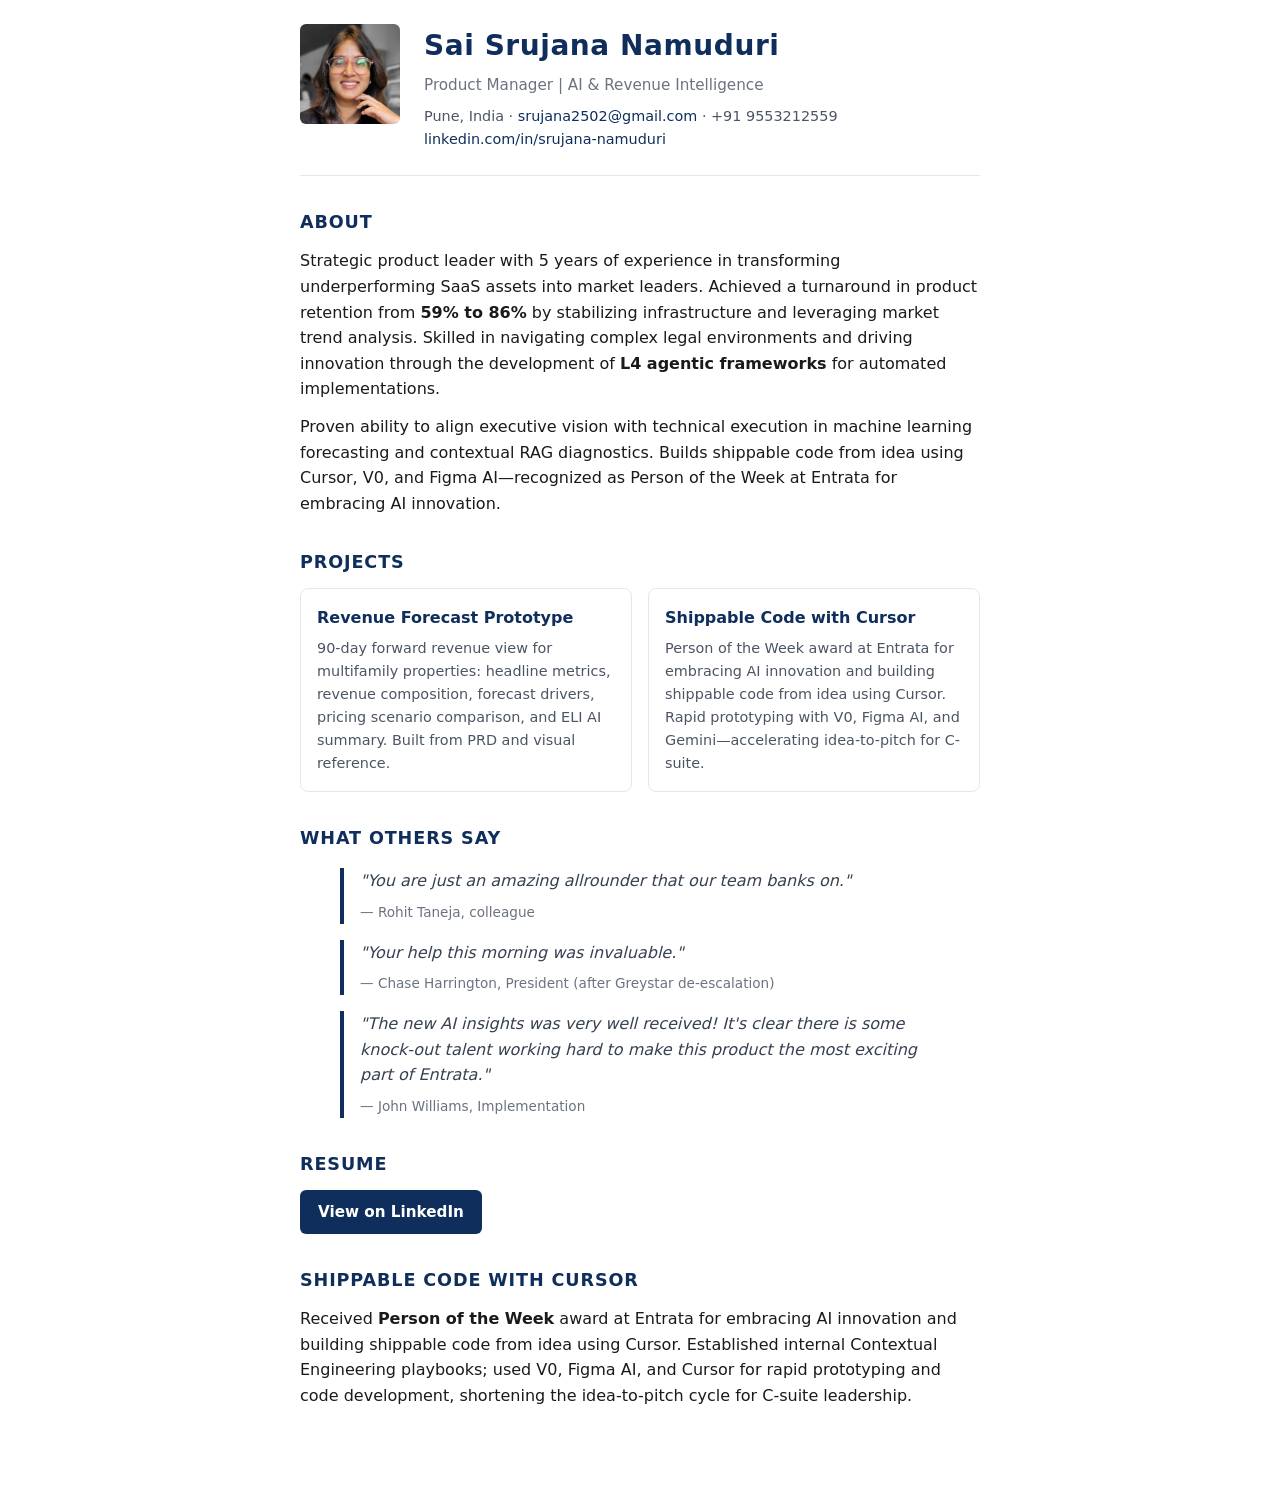
==== index.html @ a6d838f9 "Initial portfolio" ====
<!DOCTYPE html>
<html lang="en">
<head>
  <meta charset="UTF-8" />
  <meta name="viewport" content="width=device-width, initial-scale=1.0" />
  <title>Sai Srujana Namuduri — Product Manager | AI & Revenue Intelligence</title>
  <link rel="stylesheet" href="css/style.css" />
</head>
<body>
  <main>
    <header>
      <div class="header-inner">
        <img src="images/headshot.png" alt="Sai Srujana Namuduri" class="header-photo" />
        <div>
          <h1>Sai Srujana Namuduri</h1>
          <p class="tagline">Product Manager | AI & Revenue Intelligence</p>
          <p class="contact-links">
            Pune, India · <a href="mailto:srujana2502@gmail.com">srujana2502@gmail.com</a> · +91 9553212559<br />
            <a href="https://linkedin.com/in/srujana-namuduri" target="_blank" rel="noopener">linkedin.com/in/srujana-namuduri</a>
          </p>
        </div>
      </div>
    </header>

    <section>
      <h2>About</h2>
      <p>
        Strategic product leader with 5 years of experience in transforming underperforming SaaS assets into market leaders. Achieved a turnaround in product retention from <strong>59% to 86%</strong> by stabilizing infrastructure and leveraging market trend analysis. Skilled in navigating complex legal environments and driving innovation through the development of <strong>L4 agentic frameworks</strong> for automated implementations.
      </p>
      <p>
        Proven ability to align executive vision with technical execution in machine learning forecasting and contextual RAG diagnostics. Builds shippable code from idea using Cursor, V0, and Figma AI—recognized as Person of the Week at Entrata for embracing AI innovation.
      </p>
    </section>

    <section>
      <h2>Projects</h2>
      <div class="projects-grid">
        <a href="projects/revenue-forecast/" class="project-card">
          <h3>Revenue Forecast Prototype</h3>
          <p>90-day forward revenue view for multifamily properties: headline metrics, revenue composition, forecast drivers, pricing scenario comparison, and ELI AI summary. Built from PRD and visual reference.</p>
        </a>
        <a href="#shippable-code" class="project-card">
          <h3>Shippable Code with Cursor</h3>
          <p>Person of the Week award at Entrata for embracing AI innovation and building shippable code from idea using Cursor. Rapid prototyping with V0, Figma AI, and Gemini—accelerating idea-to-pitch for C-suite.</p>
        </a>
      </div>
    </section>

    <section>
      <h2>What Others Say</h2>
      <blockquote class="testimonial">
        "You are just an amazing allrounder that our team banks on."
        <cite>— Rohit Taneja, colleague</cite>
      </blockquote>
      <blockquote class="testimonial">
        "Your help this morning was invaluable."
        <cite>— Chase Harrington, President (after Greystar de-escalation)</cite>
      </blockquote>
      <blockquote class="testimonial">
        "The new AI insights was very well received! It's clear there is some knock-out talent working hard to make this product the most exciting part of Entrata."
        <cite>— John Williams, Implementation</cite>
      </blockquote>
    </section>

    <section>
      <h2>Resume</h2>
      <p>
        <a href="https://linkedin.com/in/srujana-namuduri" class="resume-link" target="_blank" rel="noopener">View on LinkedIn</a>
      </p>
    </section>

    <section id="shippable-code">
      <h2>Shippable Code with Cursor</h2>
      <p>
        Received <strong>Person of the Week</strong> award at Entrata for embracing AI innovation and building shippable code from idea using Cursor. Established internal Contextual Engineering playbooks; used V0, Figma AI, and Cursor for rapid prototyping and code development, shortening the idea-to-pitch cycle for C-suite leadership.
      </p>
    </section>
  </main>
</body>
</html>
---- css/style.css ----
/* Portfolio — Simple, minimal styles for GitHub Pages */
* { box-sizing: border-box; }
body {
  margin: 0;
  font-family: system-ui, -apple-system, BlinkMacSystemFont, "Segoe UI", Roboto, sans-serif;
  font-size: 16px;
  line-height: 1.6;
  color: #1a1a1a;
  background: #fff;
}
main {
  max-width: 720px;
  margin: 0 auto;
  padding: 24px 20px 48px;
}
header {
  margin-bottom: 32px;
  padding-bottom: 24px;
  border-bottom: 1px solid #e5e7eb;
}
.header-inner {
  display: flex;
  align-items: flex-start;
  gap: 24px;
  flex-wrap: wrap;
}
.header-photo {
  width: 100px;
  height: 100px;
  object-fit: cover;
  border-radius: 6px;
  flex-shrink: 0;
}
h1 {
  margin: 0 0 4px 0;
  font-size: 1.75rem;
  font-weight: 700;
  letter-spacing: 0.02em;
  color: #0f2e5c;
}
.tagline {
  margin: 0 0 8px 0;
  font-size: 0.95rem;
  color: #6b7280;
}
.contact-links {
  margin: 0;
  font-size: 0.9rem;
  color: #4b5563;
}
.contact-links a {
  color: #0f2e5c;
  text-decoration: none;
}
.contact-links a:hover {
  text-decoration: underline;
}
section {
  margin-bottom: 32px;
}
h2 {
  margin: 0 0 12px 0;
  font-size: 1.1rem;
  font-weight: 700;
  text-transform: uppercase;
  letter-spacing: 0.05em;
  color: #0f2e5c;
}
p {
  margin: 0 0 12px 0;
}
.projects-grid {
  display: grid;
  gap: 16px;
  grid-template-columns: repeat(auto-fill, minmax(280px, 1fr));
}
.project-card {
  border: 1px solid #e5e7eb;
  border-radius: 8px;
  padding: 16px;
  text-decoration: none;
  color: inherit;
  display: block;
  transition: border-color 0.2s, box-shadow 0.2s;
}
.project-card:hover {
  border-color: #0f2e5c;
  box-shadow: 0 2px 8px rgba(15, 46, 92, 0.08);
}
.project-card h3 {
  margin: 0 0 6px 0;
  font-size: 1rem;
  font-weight: 600;
  color: #0f2e5c;
}
.project-card p {
  margin: 0;
  font-size: 0.9rem;
  color: #4b5563;
}
.testimonial {
  border-left: 4px solid #0f2e5c;
  padding-left: 16px;
  margin-bottom: 16px;
  font-style: italic;
  color: #374151;
}
.testimonial cite {
  display: block;
  margin-top: 8px;
  font-style: normal;
  font-size: 0.85rem;
  color: #6b7280;
}
.resume-link {
  display: inline-block;
  padding: 10px 18px;
  background: #0f2e5c;
  color: #fff;
  text-decoration: none;
  border-radius: 6px;
  font-weight: 600;
  font-size: 0.95rem;
}
.resume-link:hover {
  background: #1e3a5f;
}
@media (max-width: 600px) {
  .header-inner { flex-direction: column; }
  .projects-grid { grid-template-columns: 1fr; }
}
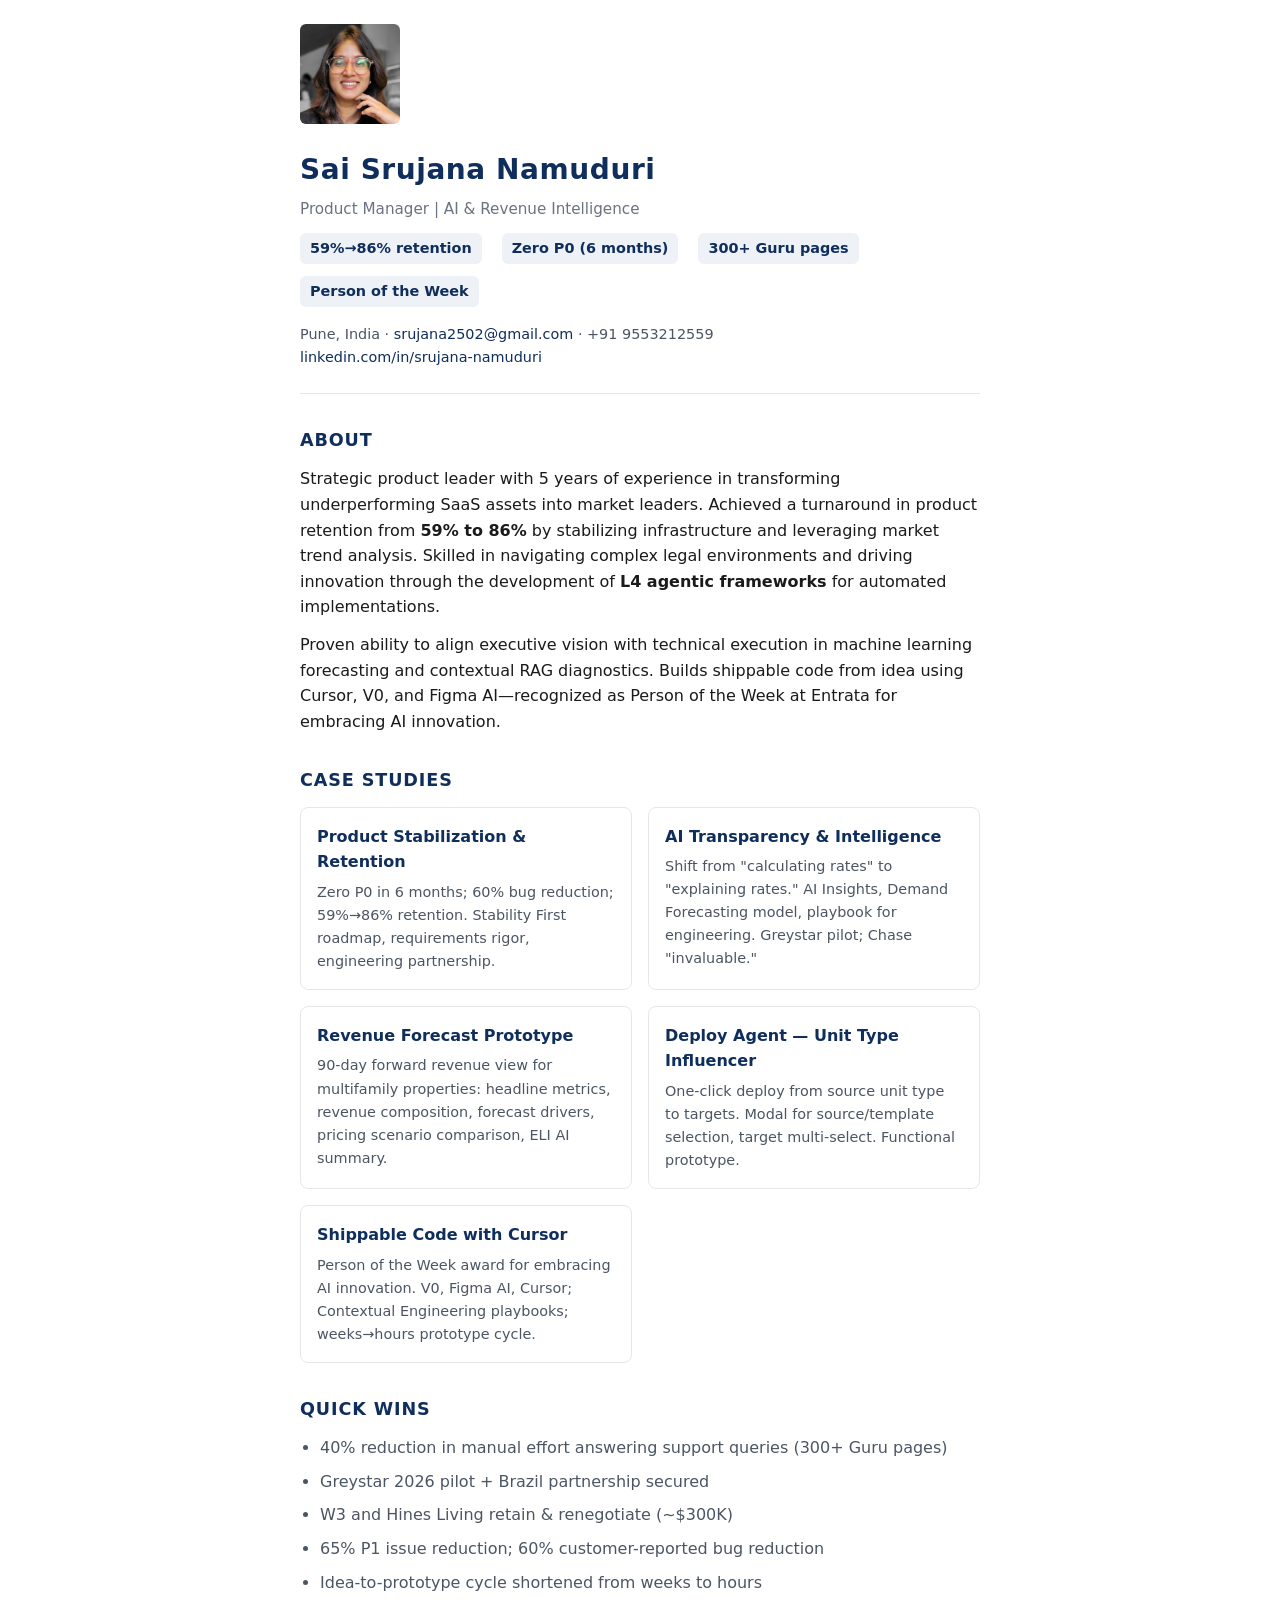
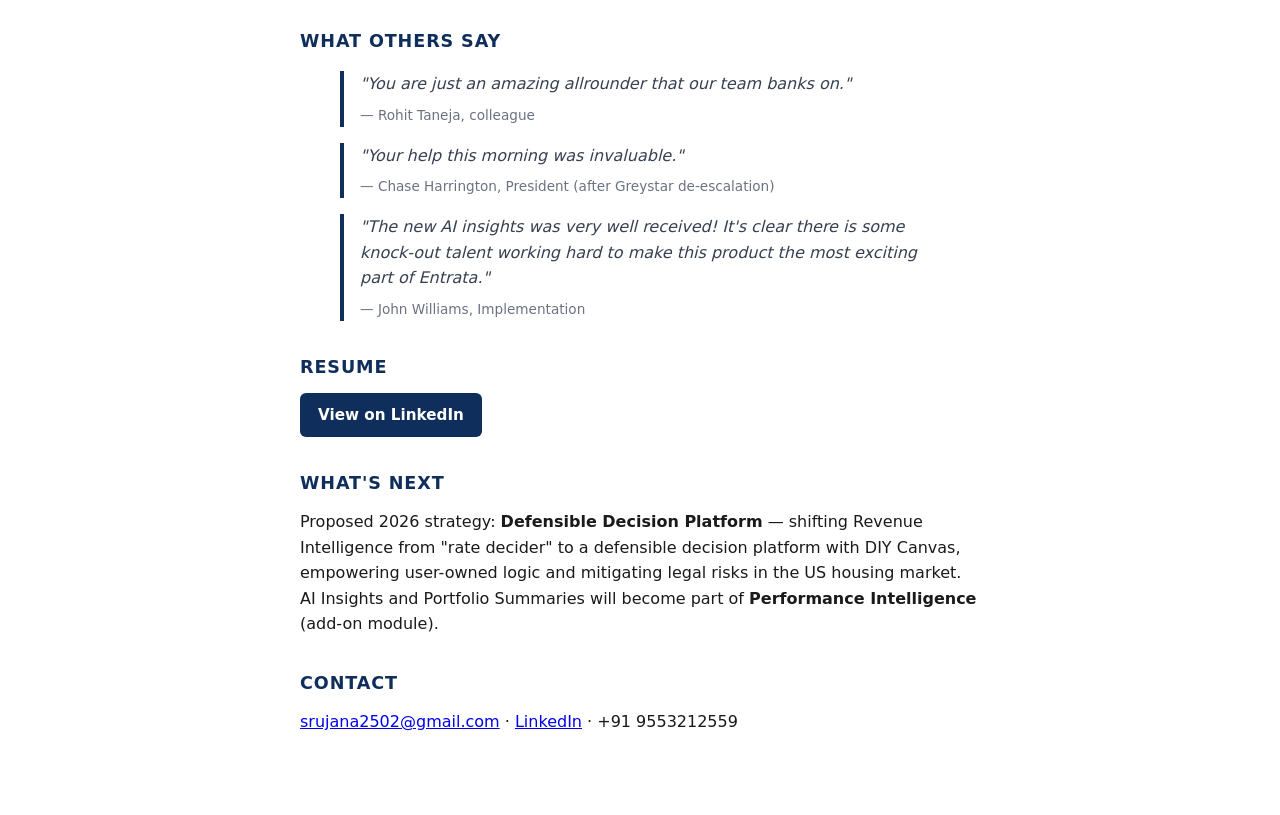
==== commit 154a6687: "Phase 1: Portfolio skeleton — case study folders, playbooks, hero metrics, quick wins Made-with: Cur" ====
--- a/index.html
+++ b/index.html
@@ -3,7 +3,7 @@
 <head>
   <meta charset="UTF-8" />
   <meta name="viewport" content="width=device-width, initial-scale=1.0" />
-  <title>Sai Srujana Namuduri — Product Manager | AI & Revenue Intelligence</title>
+  <title>Sai Srujana Namuduri — Product Manager </title>
   <link rel="stylesheet" href="css/style.css" />
 </head>
 <body>
@@ -14,6 +14,12 @@
         <div>
           <h1>Sai Srujana Namuduri</h1>
           <p class="tagline">Product Manager | AI & Revenue Intelligence</p>
+          <div class="hero-metrics">
+            <span class="metric">59%→86% retention</span>
+            <span class="metric">Zero P0 (6 months)</span>
+            <span class="metric">300+ Guru pages</span>
+            <span class="metric">Person of the Week</span>
+          </div>
           <p class="contact-links">
             Pune, India · <a href="mailto:srujana2502@gmail.com">srujana2502@gmail.com</a> · +91 9553212559<br />
             <a href="https://linkedin.com/in/srujana-namuduri" target="_blank" rel="noopener">linkedin.com/in/srujana-namuduri</a>
@@ -33,17 +39,40 @@
     </section>
 
     <section>
-      <h2>Projects</h2>
+      <h2>Case Studies</h2>
       <div class="projects-grid">
+        <a href="projects/revenue-intelligence-turnaround/" class="project-card">
+          <h3>Product Stabilization & Retention</h3>
+          <p>Zero P0 in 6 months; 60% bug reduction; 59%→86% retention. Stability First roadmap, requirements rigor, engineering partnership.</p>
+        </a>
+        <a href="projects/ai-transparency-intelligence/" class="project-card">
+          <h3>AI Transparency & Intelligence</h3>
+          <p>Shift from "calculating rates" to "explaining rates." AI Insights, Demand Forecasting model, playbook for engineering. Greystar pilot; Chase "invaluable."</p>
+        </a>
         <a href="projects/revenue-forecast/" class="project-card">
           <h3>Revenue Forecast Prototype</h3>
-          <p>90-day forward revenue view for multifamily properties: headline metrics, revenue composition, forecast drivers, pricing scenario comparison, and ELI AI summary. Built from PRD and visual reference.</p>
+          <p>90-day forward revenue view for multifamily properties: headline metrics, revenue composition, forecast drivers, pricing scenario comparison, ELI AI summary.</p>
         </a>
-        <a href="#shippable-code" class="project-card">
+        <a href="projects/deploy-agent/" class="project-card">
+          <h3>Deploy Agent — Unit Type Influencer</h3>
+          <p>One-click deploy from source unit type to targets. Modal for source/template selection, target multi-select. Functional prototype.</p>
+        </a>
+        <a href="projects/shippable-code-cursor/" class="project-card">
           <h3>Shippable Code with Cursor</h3>
-          <p>Person of the Week award at Entrata for embracing AI innovation and building shippable code from idea using Cursor. Rapid prototyping with V0, Figma AI, and Gemini—accelerating idea-to-pitch for C-suite.</p>
+          <p>Person of the Week award for embracing AI innovation. V0, Figma AI, Cursor; Contextual Engineering playbooks; weeks→hours prototype cycle.</p>
         </a>
       </div>
+    </section>
+
+    <section>
+      <h2>Quick Wins</h2>
+      <ul class="quick-wins">
+        <li>40% reduction in manual effort answering support queries (300+ Guru pages)</li>
+        <li>Greystar 2026 pilot + Brazil partnership secured</li>
+        <li>W3 and Hines Living retain & renegotiate (~$300K)</li>
+        <li>65% P1 issue reduction; 60% customer-reported bug reduction</li>
+        <li>Idea-to-prototype cycle shortened from weeks to hours</li>
+      </ul>
     </section>
 
     <section>
@@ -69,10 +98,19 @@
       </p>
     </section>
 
-    <section id="shippable-code">
-      <h2>Shippable Code with Cursor</h2>
+    <section>
+      <h2>What's Next</h2>
       <p>
-        Received <strong>Person of the Week</strong> award at Entrata for embracing AI innovation and building shippable code from idea using Cursor. Established internal Contextual Engineering playbooks; used V0, Figma AI, and Cursor for rapid prototyping and code development, shortening the idea-to-pitch cycle for C-suite leadership.
+        Proposed 2026 strategy: <strong>Defensible Decision Platform</strong> — shifting Revenue Intelligence from "rate decider" to a defensible decision platform with DIY Canvas, empowering user-owned logic and mitigating legal risks in the US housing market. AI Insights and Portfolio Summaries will become part of <strong>Performance Intelligence</strong> (add-on module).
+      </p>
+    </section>
+
+    <section>
+      <h2>Contact</h2>
+      <p>
+        <a href="mailto:srujana2502@gmail.com">srujana2502@gmail.com</a> · 
+        <a href="https://linkedin.com/in/srujana-namuduri" target="_blank" rel="noopener">LinkedIn</a> · 
+        +91 9553212559
       </p>
     </section>
   </main>
--- a/css/style.css
+++ b/css/style.css
@@ -125,7 +125,46 @@
 .resume-link:hover {
   background: #1e3a5f;
 }
+/* Hero metrics */
+.hero-metrics {
+  display: flex;
+  flex-wrap: wrap;
+  gap: 12px 20px;
+  margin: 12px 0 16px 0;
+}
+.hero-metrics .metric {
+  font-size: 0.9rem;
+  font-weight: 600;
+  color: #0f2e5c;
+  padding: 4px 10px;
+  background: #eef2f7;
+  border-radius: 6px;
+}
+
+/* Quick wins list */
+.quick-wins {
+  margin: 0;
+  padding-left: 20px;
+}
+.quick-wins li {
+  margin-bottom: 8px;
+  color: #4b5563;
+}
+
+/* Case study pages */
+.case-study-back {
+  display: inline-block;
+  margin-bottom: 20px;
+  font-size: 0.9rem;
+  color: #0f2e5c;
+  text-decoration: none;
+}
+.case-study-back:hover {
+  text-decoration: underline;
+}
+
 @media (max-width: 600px) {
   .header-inner { flex-direction: column; }
   .projects-grid { grid-template-columns: 1fr; }
+  .hero-metrics { flex-direction: column; }
 }
